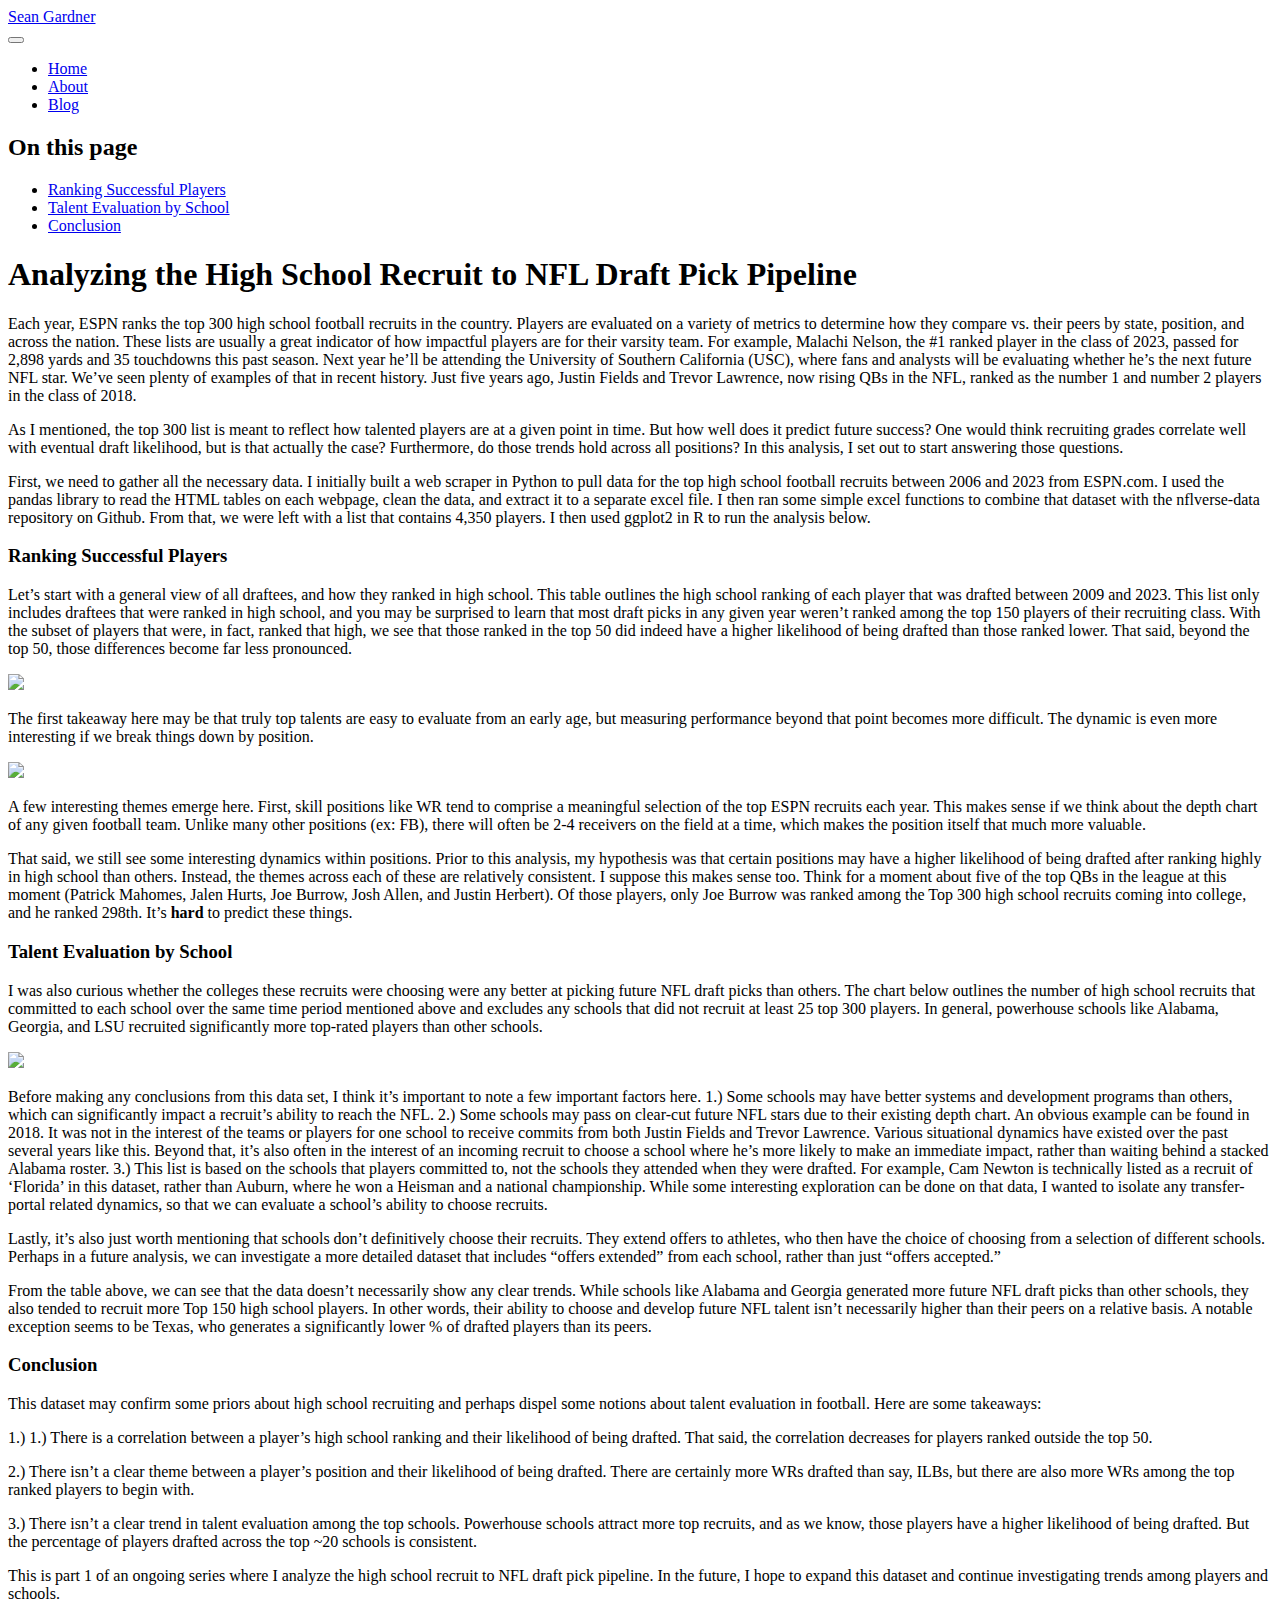
==== docs/posts/2023-09-22-High-School-Recruit-Analysis/index.html @ 153bf2e1 "Commit" ====
<!DOCTYPE html>
<html xmlns="http://www.w3.org/1999/xhtml" lang="en" xml:lang="en"><head>

<meta charset="utf-8">
<meta name="generator" content="quarto-1.3.450">

<meta name="viewport" content="width=device-width, initial-scale=1.0, user-scalable=yes">


<title>Sean Gardner - Analyzing the High School Recruit to NFL Draft Pick Pipeline</title>
<style>
code{white-space: pre-wrap;}
span.smallcaps{font-variant: small-caps;}
div.columns{display: flex; gap: min(4vw, 1.5em);}
div.column{flex: auto; overflow-x: auto;}
div.hanging-indent{margin-left: 1.5em; text-indent: -1.5em;}
ul.task-list{list-style: none;}
ul.task-list li input[type="checkbox"] {
  width: 0.8em;
  margin: 0 0.8em 0.2em -1em; /* quarto-specific, see https://github.com/quarto-dev/quarto-cli/issues/4556 */ 
  vertical-align: middle;
}
</style>


<script src="../../site_libs/quarto-nav/quarto-nav.js"></script>
<script src="../../site_libs/quarto-nav/headroom.min.js"></script>
<script src="../../site_libs/clipboard/clipboard.min.js"></script>
<script src="../../site_libs/quarto-search/autocomplete.umd.js"></script>
<script src="../../site_libs/quarto-search/fuse.min.js"></script>
<script src="../../site_libs/quarto-search/quarto-search.js"></script>
<meta name="quarto:offset" content="../../">
<script src="../../site_libs/quarto-html/quarto.js"></script>
<script src="../../site_libs/quarto-html/popper.min.js"></script>
<script src="../../site_libs/quarto-html/tippy.umd.min.js"></script>
<script src="../../site_libs/quarto-html/anchor.min.js"></script>
<link href="../../site_libs/quarto-html/tippy.css" rel="stylesheet">
<link href="../../site_libs/quarto-html/quarto-syntax-highlighting.css" rel="stylesheet" id="quarto-text-highlighting-styles">
<script src="../../site_libs/bootstrap/bootstrap.min.js"></script>
<link href="../../site_libs/bootstrap/bootstrap-icons.css" rel="stylesheet">
<link href="../../site_libs/bootstrap/bootstrap.min.css" rel="stylesheet" id="quarto-bootstrap" data-mode="light">
<script id="quarto-search-options" type="application/json">{
  "location": "navbar",
  "copy-button": false,
  "collapse-after": 3,
  "panel-placement": "end",
  "type": "overlay",
  "limit": 20,
  "language": {
    "search-no-results-text": "No results",
    "search-matching-documents-text": "matching documents",
    "search-copy-link-title": "Copy link to search",
    "search-hide-matches-text": "Hide additional matches",
    "search-more-match-text": "more match in this document",
    "search-more-matches-text": "more matches in this document",
    "search-clear-button-title": "Clear",
    "search-detached-cancel-button-title": "Cancel",
    "search-submit-button-title": "Submit",
    "search-label": "Search"
  }
}</script>
<script async="" src="https://www.googletagmanager.com/gtag/js?id=G-E5T5MLDTMN"></script>

<script type="text/javascript">

window.dataLayer = window.dataLayer || [];
function gtag(){dataLayer.push(arguments);}
gtag('js', new Date());
gtag('config', 'G-E5T5MLDTMN', { 'anonymize_ip': true});
</script>


<link rel="stylesheet" href="../../styles.css">
</head>

<body class="nav-fixed">

<div id="quarto-search-results"></div>
  <header id="quarto-header" class="headroom fixed-top">
    <nav class="navbar navbar-expand-lg navbar-dark ">
      <div class="navbar-container container-fluid">
      <div class="navbar-brand-container">
    <a class="navbar-brand" href="../../index.html">
    <span class="navbar-title">Sean Gardner</span>
    </a>
  </div>
            <div id="quarto-search" class="" title="Search"></div>
          <button class="navbar-toggler" type="button" data-bs-toggle="collapse" data-bs-target="#navbarCollapse" aria-controls="navbarCollapse" aria-expanded="false" aria-label="Toggle navigation" onclick="if (window.quartoToggleHeadroom) { window.quartoToggleHeadroom(); }">
  <span class="navbar-toggler-icon"></span>
</button>
          <div class="collapse navbar-collapse" id="navbarCollapse">
            <ul class="navbar-nav navbar-nav-scroll me-auto">
  <li class="nav-item">
    <a class="nav-link" href="../../index.html" rel="" target="">
 <span class="menu-text">Home</span></a>
  </li>  
  <li class="nav-item">
    <a class="nav-link" href="../../about.html" rel="" target="">
 <span class="menu-text">About</span></a>
  </li>  
  <li class="nav-item">
    <a class="nav-link" href="../../posts.html" rel="" target="">
 <span class="menu-text">Blog</span></a>
  </li>  
</ul>
            <div class="quarto-navbar-tools ms-auto">
</div>
          </div> <!-- /navcollapse -->
      </div> <!-- /container-fluid -->
    </nav>
</header>
<!-- content -->
<div id="quarto-content" class="quarto-container page-columns page-rows-contents page-layout-full page-navbar">
<!-- sidebar -->
<!-- margin-sidebar -->
    <div id="quarto-margin-sidebar" class="sidebar margin-sidebar">
        <nav id="TOC" role="doc-toc" class="toc-active">
    <h2 id="toc-title">On this page</h2>
   
  <ul>
  <li><a href="#ranking-successful-players" id="toc-ranking-successful-players" class="nav-link active" data-scroll-target="#ranking-successful-players">Ranking Successful Players</a></li>
  <li><a href="#talent-evaluation-by-school" id="toc-talent-evaluation-by-school" class="nav-link" data-scroll-target="#talent-evaluation-by-school">Talent Evaluation by School</a></li>
  <li><a href="#conclusion" id="toc-conclusion" class="nav-link" data-scroll-target="#conclusion">Conclusion</a></li>
  </ul>
</nav>
    </div>
<!-- main -->
<main class="content column-page-left" id="quarto-document-content">

<header id="title-block-header" class="quarto-title-block default">
<div class="quarto-title">
<h1 class="title">Analyzing the High School Recruit to NFL Draft Pick Pipeline</h1>
</div>



<div class="quarto-title-meta">

    
  
    
  </div>
  

</header>

<p>Each year, ESPN ranks the top 300 high school football recruits in the country. Players are evaluated on a variety of metrics to determine how they compare vs.&nbsp;their peers by state, position, and across the nation. These lists are usually a great indicator of how impactful players are for their varsity team. For example, Malachi Nelson, the #1 ranked player in the class of 2023, passed for 2,898 yards and 35 touchdowns this past season. Next year he’ll be attending the University of Southern California (USC), where fans and analysts will be evaluating whether he’s the next future NFL star. We’ve seen plenty of examples of that in recent history. Just five years ago, Justin Fields and Trevor Lawrence, now rising QBs in the NFL, ranked as the number 1 and number 2 players in the class of 2018.</p>
<p>As I mentioned, the top 300 list is meant to reflect how talented players are at a given point in time. But how well does it predict future success? One would think recruiting grades correlate well with eventual draft likelihood, but is that actually the case? Furthermore, do those trends hold across all positions? In this analysis, I set out to start answering those questions.</p>
<p>First, we need to gather all the necessary data. I initially built a web scraper in Python to pull data for the top high school football recruits between 2006 and 2023 from ESPN.com. I used the pandas library to read the HTML tables on each webpage, clean the data, and extract it to a separate excel file. I then ran some simple excel functions to combine that dataset with the nflverse-data repository on Github. From that, we were left with a list that contains 4,350 players. I then used ggplot2 in R to run the analysis below.</p>
<section id="ranking-successful-players" class="level3">
<h3 class="anchored" data-anchor-id="ranking-successful-players">Ranking Successful Players</h3>
<p>Let’s start with a general view of all draftees, and how they ranked in high school. This table outlines the high school ranking of each player that was drafted between 2009 and 2023. This list only includes draftees that were ranked in high school, and you may be surprised to learn that most draft picks in any given year weren’t ranked among the top 150 players of their recruiting class. With the subset of players that were, in fact, ranked that high, we see that those ranked in the top 50 did indeed have a higher likelihood of being drafted than those ranked lower. That said, beyond the top 50, those differences become far less pronounced.</p>
<p><img src="images/image-578948566.png" class="img-fluid"></p>
<p>The first takeaway here may be that truly top talents are easy to evaluate from an early age, but measuring performance beyond that point becomes more difficult. The dynamic is even more interesting if we break things down by position.</p>
<p><img src="images/image-582781256.png" class="img-fluid"></p>
<p>A few interesting themes emerge here. First, skill positions like WR tend to comprise a meaningful selection of the top ESPN recruits each year. This makes sense if we think about the depth chart of any given football team. Unlike many other positions (ex: FB), there will often be 2-4 receivers on the field at a time, which makes the position itself that much more valuable.</p>
<p>That said, we still see some interesting dynamics within positions. Prior to this analysis, my hypothesis was that certain positions may have a higher likelihood of being drafted after ranking highly in high school than others. Instead, the themes across each of these are relatively consistent. I suppose this makes sense too. Think for a moment about five of the top QBs in the league at this moment (Patrick Mahomes, Jalen Hurts, Joe Burrow, Josh Allen, and Justin Herbert). Of those players, only Joe Burrow was ranked among the Top 300 high school recruits coming into college, and he ranked 298th. It’s <strong>hard</strong> to predict these things.</p>
</section>
<section id="talent-evaluation-by-school" class="level3">
<h3 class="anchored" data-anchor-id="talent-evaluation-by-school">Talent Evaluation by School</h3>
<p>I was also curious whether the colleges these recruits were choosing were any better at picking future NFL draft picks than others. The chart below outlines the number of high school recruits that committed to each school over the same time period mentioned above and excludes any schools that did not recruit at least 25 top 300 players. In general, powerhouse schools like Alabama, Georgia, and LSU recruited significantly more top-rated players than other schools.</p>
<p><img src="images/image-701040467.png" class="img-fluid"></p>
<p>Before making any conclusions from this data set, I think it’s important to note a few important factors here. 1.) Some schools may have better systems and development programs than others, which can significantly impact a recruit’s ability to reach the NFL. 2.) Some schools may pass on clear-cut future NFL stars due to their existing depth chart. An obvious example can be found in 2018. It was not in the interest of the teams or players for one school to receive commits from both Justin Fields and Trevor Lawrence. Various situational dynamics have existed over the past several years like this. Beyond that, it’s also often in the interest of an incoming recruit to choose a school where he’s more likely to make an immediate impact, rather than waiting behind a stacked Alabama roster. 3.) This list is based on the schools that players committed to, not the schools they attended when they were drafted. For example, Cam Newton is technically listed as a recruit of ‘Florida’ in this dataset, rather than Auburn, where he won a Heisman and a national championship. While some interesting exploration can be done on that data, I wanted to isolate any transfer-portal related dynamics, so that we can evaluate a school’s ability to choose recruits.</p>
<p>Lastly, it’s also just worth mentioning that schools don’t definitively choose their recruits. They extend offers to athletes, who then have the choice of choosing from a selection of different schools. Perhaps in a future analysis, we can investigate a more detailed dataset that includes “offers extended” from each school, rather than just “offers accepted.”</p>
<p>From the table above, we can see that the data doesn’t necessarily show any clear trends. While schools like Alabama and Georgia generated more future NFL draft picks than other schools, they also tended to recruit more Top 150 high school players. In other words, their ability to choose and develop future NFL talent isn’t necessarily higher than their peers on a relative basis. A notable exception seems to be Texas, who generates a significantly lower % of drafted players than its peers.</p>
</section>
<section id="conclusion" class="level3">
<h3 class="anchored" data-anchor-id="conclusion">Conclusion</h3>
<p>This dataset may confirm some priors about high school recruiting and perhaps dispel some notions about talent evaluation in football. Here are some takeaways:</p>
<p>1.) 1.) There is a correlation between a player’s high school ranking and their likelihood of being drafted. That said, the correlation decreases for players ranked outside the top 50.</p>
<p>2.) There isn’t a clear theme between a player’s position and their likelihood of being drafted. There are certainly more WRs drafted than say, ILBs, but there are also more WRs among the top ranked players to begin with.</p>
<p>3.) There isn’t a clear trend in talent evaluation among the top schools. Powerhouse schools attract more top recruits, and as we know, those players have a higher likelihood of being drafted. But the percentage of players drafted across the top ~20 schools is consistent.</p>
<p>This is part 1 of an ongoing series where I analyze the high school recruit to NFL draft pick pipeline. In the future, I hope to expand this dataset and continue investigating trends among players and schools.</p>


</section>

</main> <!-- /main -->
<script id="quarto-html-after-body" type="application/javascript">
window.document.addEventListener("DOMContentLoaded", function (event) {
  const toggleBodyColorMode = (bsSheetEl) => {
    const mode = bsSheetEl.getAttribute("data-mode");
    const bodyEl = window.document.querySelector("body");
    if (mode === "dark") {
      bodyEl.classList.add("quarto-dark");
      bodyEl.classList.remove("quarto-light");
    } else {
      bodyEl.classList.add("quarto-light");
      bodyEl.classList.remove("quarto-dark");
    }
  }
  const toggleBodyColorPrimary = () => {
    const bsSheetEl = window.document.querySelector("link#quarto-bootstrap");
    if (bsSheetEl) {
      toggleBodyColorMode(bsSheetEl);
    }
  }
  toggleBodyColorPrimary();  
  const icon = "";
  const anchorJS = new window.AnchorJS();
  anchorJS.options = {
    placement: 'right',
    icon: icon
  };
  anchorJS.add('.anchored');
  const isCodeAnnotation = (el) => {
    for (const clz of el.classList) {
      if (clz.startsWith('code-annotation-')) {                     
        return true;
      }
    }
    return false;
  }
  const clipboard = new window.ClipboardJS('.code-copy-button', {
    text: function(trigger) {
      const codeEl = trigger.previousElementSibling.cloneNode(true);
      for (const childEl of codeEl.children) {
        if (isCodeAnnotation(childEl)) {
          childEl.remove();
        }
      }
      return codeEl.innerText;
    }
  });
  clipboard.on('success', function(e) {
    // button target
    const button = e.trigger;
    // don't keep focus
    button.blur();
    // flash "checked"
    button.classList.add('code-copy-button-checked');
    var currentTitle = button.getAttribute("title");
    button.setAttribute("title", "Copied!");
    let tooltip;
    if (window.bootstrap) {
      button.setAttribute("data-bs-toggle", "tooltip");
      button.setAttribute("data-bs-placement", "left");
      button.setAttribute("data-bs-title", "Copied!");
      tooltip = new bootstrap.Tooltip(button, 
        { trigger: "manual", 
          customClass: "code-copy-button-tooltip",
          offset: [0, -8]});
      tooltip.show();    
    }
    setTimeout(function() {
      if (tooltip) {
        tooltip.hide();
        button.removeAttribute("data-bs-title");
        button.removeAttribute("data-bs-toggle");
        button.removeAttribute("data-bs-placement");
      }
      button.setAttribute("title", currentTitle);
      button.classList.remove('code-copy-button-checked');
    }, 1000);
    // clear code selection
    e.clearSelection();
  });
  function tippyHover(el, contentFn) {
    const config = {
      allowHTML: true,
      content: contentFn,
      maxWidth: 500,
      delay: 100,
      arrow: false,
      appendTo: function(el) {
          return el.parentElement;
      },
      interactive: true,
      interactiveBorder: 10,
      theme: 'quarto',
      placement: 'bottom-start'
    };
    window.tippy(el, config); 
  }
  const noterefs = window.document.querySelectorAll('a[role="doc-noteref"]');
  for (var i=0; i<noterefs.length; i++) {
    const ref = noterefs[i];
    tippyHover(ref, function() {
      // use id or data attribute instead here
      let href = ref.getAttribute('data-footnote-href') || ref.getAttribute('href');
      try { href = new URL(href).hash; } catch {}
      const id = href.replace(/^#\/?/, "");
      const note = window.document.getElementById(id);
      return note.innerHTML;
    });
  }
      let selectedAnnoteEl;
      const selectorForAnnotation = ( cell, annotation) => {
        let cellAttr = 'data-code-cell="' + cell + '"';
        let lineAttr = 'data-code-annotation="' +  annotation + '"';
        const selector = 'span[' + cellAttr + '][' + lineAttr + ']';
        return selector;
      }
      const selectCodeLines = (annoteEl) => {
        const doc = window.document;
        const targetCell = annoteEl.getAttribute("data-target-cell");
        const targetAnnotation = annoteEl.getAttribute("data-target-annotation");
        const annoteSpan = window.document.querySelector(selectorForAnnotation(targetCell, targetAnnotation));
        const lines = annoteSpan.getAttribute("data-code-lines").split(",");
        const lineIds = lines.map((line) => {
          return targetCell + "-" + line;
        })
        let top = null;
        let height = null;
        let parent = null;
        if (lineIds.length > 0) {
            //compute the position of the single el (top and bottom and make a div)
            const el = window.document.getElementById(lineIds[0]);
            top = el.offsetTop;
            height = el.offsetHeight;
            parent = el.parentElement.parentElement;
          if (lineIds.length > 1) {
            const lastEl = window.document.getElementById(lineIds[lineIds.length - 1]);
            const bottom = lastEl.offsetTop + lastEl.offsetHeight;
            height = bottom - top;
          }
          if (top !== null && height !== null && parent !== null) {
            // cook up a div (if necessary) and position it 
            let div = window.document.getElementById("code-annotation-line-highlight");
            if (div === null) {
              div = window.document.createElement("div");
              div.setAttribute("id", "code-annotation-line-highlight");
              div.style.position = 'absolute';
              parent.appendChild(div);
            }
            div.style.top = top - 2 + "px";
            div.style.height = height + 4 + "px";
            let gutterDiv = window.document.getElementById("code-annotation-line-highlight-gutter");
            if (gutterDiv === null) {
              gutterDiv = window.document.createElement("div");
              gutterDiv.setAttribute("id", "code-annotation-line-highlight-gutter");
              gutterDiv.style.position = 'absolute';
              const codeCell = window.document.getElementById(targetCell);
              const gutter = codeCell.querySelector('.code-annotation-gutter');
              gutter.appendChild(gutterDiv);
            }
            gutterDiv.style.top = top - 2 + "px";
            gutterDiv.style.height = height + 4 + "px";
          }
          selectedAnnoteEl = annoteEl;
        }
      };
      const unselectCodeLines = () => {
        const elementsIds = ["code-annotation-line-highlight", "code-annotation-line-highlight-gutter"];
        elementsIds.forEach((elId) => {
          const div = window.document.getElementById(elId);
          if (div) {
            div.remove();
          }
        });
        selectedAnnoteEl = undefined;
      };
      // Attach click handler to the DT
      const annoteDls = window.document.querySelectorAll('dt[data-target-cell]');
      for (const annoteDlNode of annoteDls) {
        annoteDlNode.addEventListener('click', (event) => {
          const clickedEl = event.target;
          if (clickedEl !== selectedAnnoteEl) {
            unselectCodeLines();
            const activeEl = window.document.querySelector('dt[data-target-cell].code-annotation-active');
            if (activeEl) {
              activeEl.classList.remove('code-annotation-active');
            }
            selectCodeLines(clickedEl);
            clickedEl.classList.add('code-annotation-active');
          } else {
            // Unselect the line
            unselectCodeLines();
            clickedEl.classList.remove('code-annotation-active');
          }
        });
      }
  const findCites = (el) => {
    const parentEl = el.parentElement;
    if (parentEl) {
      const cites = parentEl.dataset.cites;
      if (cites) {
        return {
          el,
          cites: cites.split(' ')
        };
      } else {
        return findCites(el.parentElement)
      }
    } else {
      return undefined;
    }
  };
  var bibliorefs = window.document.querySelectorAll('a[role="doc-biblioref"]');
  for (var i=0; i<bibliorefs.length; i++) {
    const ref = bibliorefs[i];
    const citeInfo = findCites(ref);
    if (citeInfo) {
      tippyHover(citeInfo.el, function() {
        var popup = window.document.createElement('div');
        citeInfo.cites.forEach(function(cite) {
          var citeDiv = window.document.createElement('div');
          citeDiv.classList.add('hanging-indent');
          citeDiv.classList.add('csl-entry');
          var biblioDiv = window.document.getElementById('ref-' + cite);
          if (biblioDiv) {
            citeDiv.innerHTML = biblioDiv.innerHTML;
          }
          popup.appendChild(citeDiv);
        });
        return popup.innerHTML;
      });
    }
  }
});
</script>
</div> <!-- /content -->



</body></html>
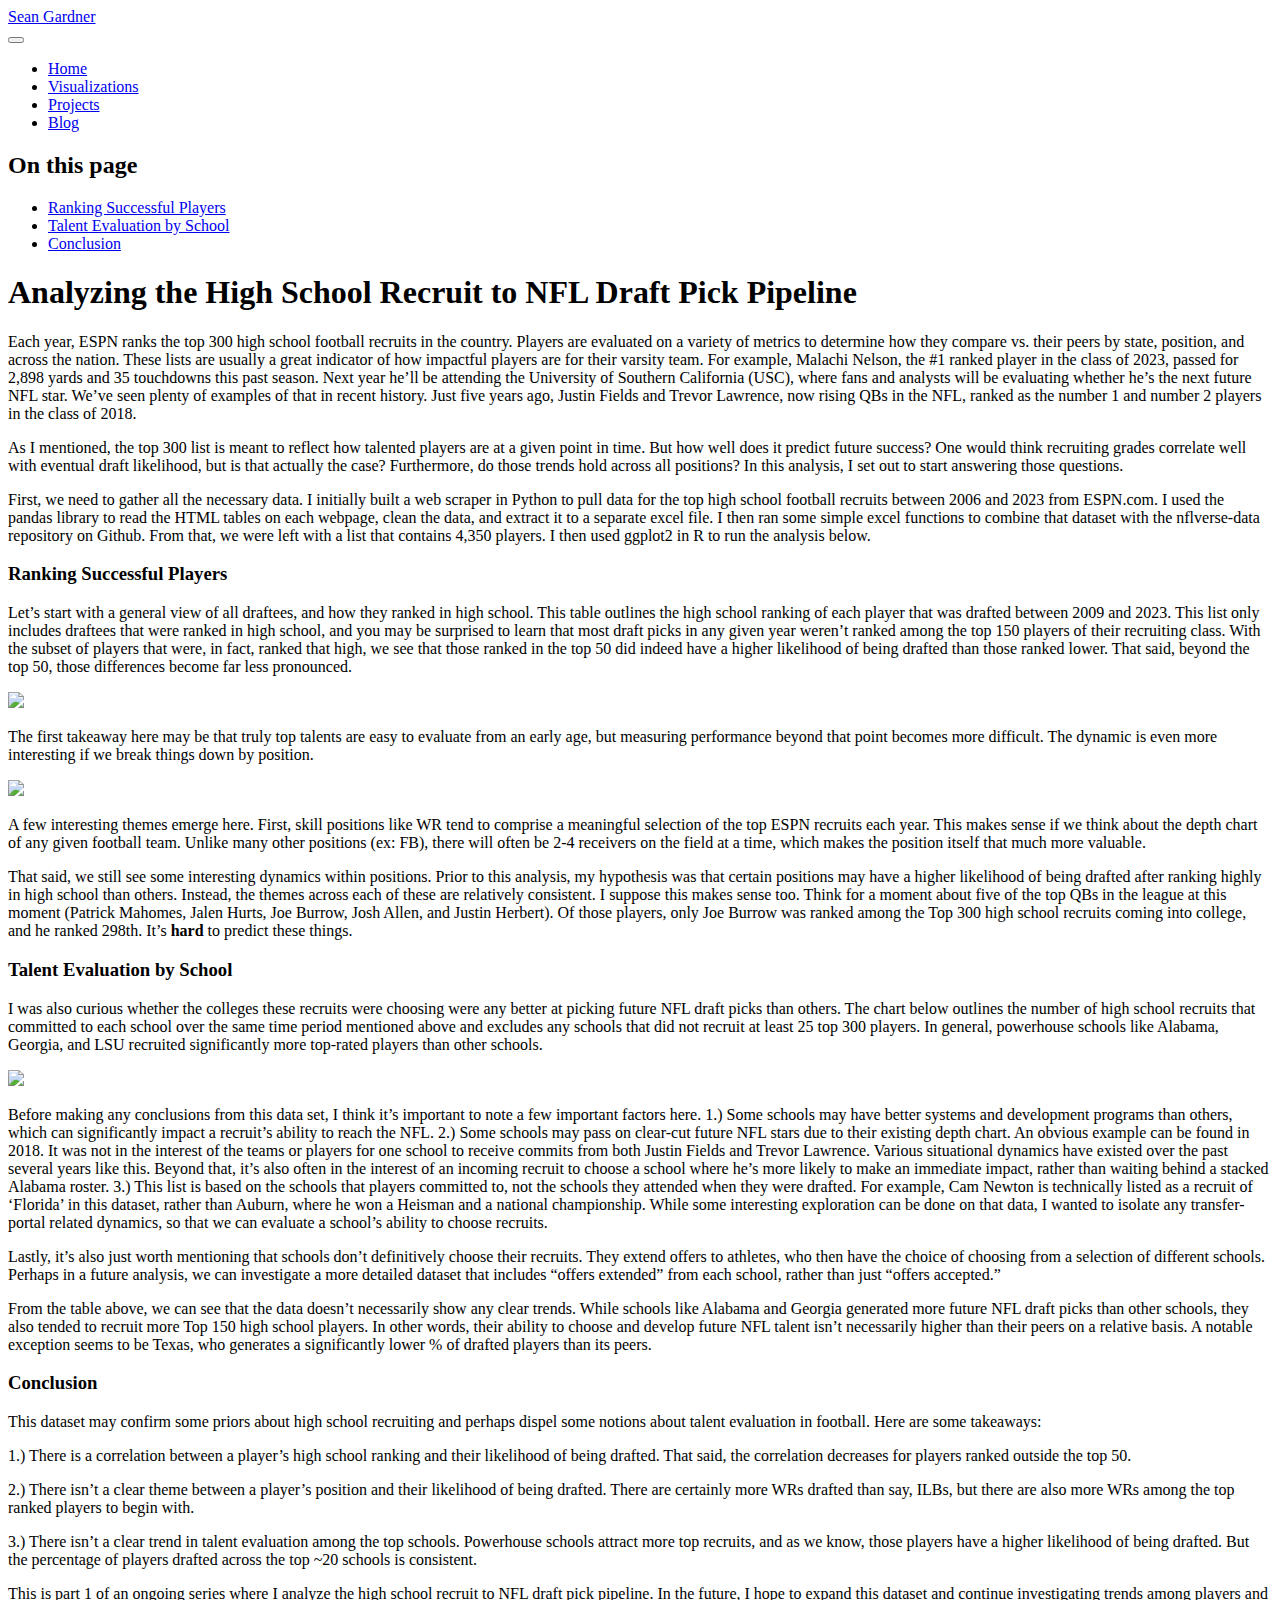
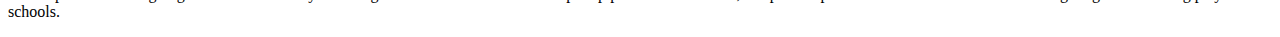
==== commit fc452caa: "Commit" ====
--- a/docs/posts/2023-09-22-High-School-Recruit-Analysis/index.html
+++ b/docs/posts/2023-09-22-High-School-Recruit-Analysis/index.html
@@ -70,7 +70,10 @@
 </script>
 
 
-<link rel="stylesheet" href="../../styles.css">
+<meta name="twitter:title" content="Sean Gardner - Analyzing the High School Recruit to NFL Draft Pick Pipeline">
+<meta name="twitter:description" content="">
+<meta name="twitter:image" content="images/image-578948566.png">
+<meta name="twitter:card" content="summary_large_image">
 </head>
 
 <body class="nav-fixed">
@@ -95,8 +98,12 @@
  <span class="menu-text">Home</span></a>
   </li>  
   <li class="nav-item">
-    <a class="nav-link" href="../../about.html" rel="" target="">
- <span class="menu-text">About</span></a>
+    <a class="nav-link" href="../../Visualizations.html" rel="" target="">
+ <span class="menu-text">Visualizations</span></a>
+  </li>  
+  <li class="nav-item">
+    <a class="nav-link" href="../../Projects.html" rel="" target="">
+ <span class="menu-text">Projects</span></a>
   </li>  
   <li class="nav-item">
     <a class="nav-link" href="../../posts.html" rel="" target="">
@@ -167,7 +174,7 @@
 <section id="conclusion" class="level3">
 <h3 class="anchored" data-anchor-id="conclusion">Conclusion</h3>
 <p>This dataset may confirm some priors about high school recruiting and perhaps dispel some notions about talent evaluation in football. Here are some takeaways:</p>
-<p>1.) 1.) There is a correlation between a player’s high school ranking and their likelihood of being drafted. That said, the correlation decreases for players ranked outside the top 50.</p>
+<p>1.) There is a correlation between a player’s high school ranking and their likelihood of being drafted. That said, the correlation decreases for players ranked outside the top 50.</p>
 <p>2.) There isn’t a clear theme between a player’s position and their likelihood of being drafted. There are certainly more WRs drafted than say, ILBs, but there are also more WRs among the top ranked players to begin with.</p>
 <p>3.) There isn’t a clear trend in talent evaluation among the top schools. Powerhouse schools attract more top recruits, and as we know, those players have a higher likelihood of being drafted. But the percentage of players drafted across the top ~20 schools is consistent.</p>
 <p>This is part 1 of an ongoing series where I analyze the high school recruit to NFL draft pick pipeline. In the future, I hope to expand this dataset and continue investigating trends among players and schools.</p>
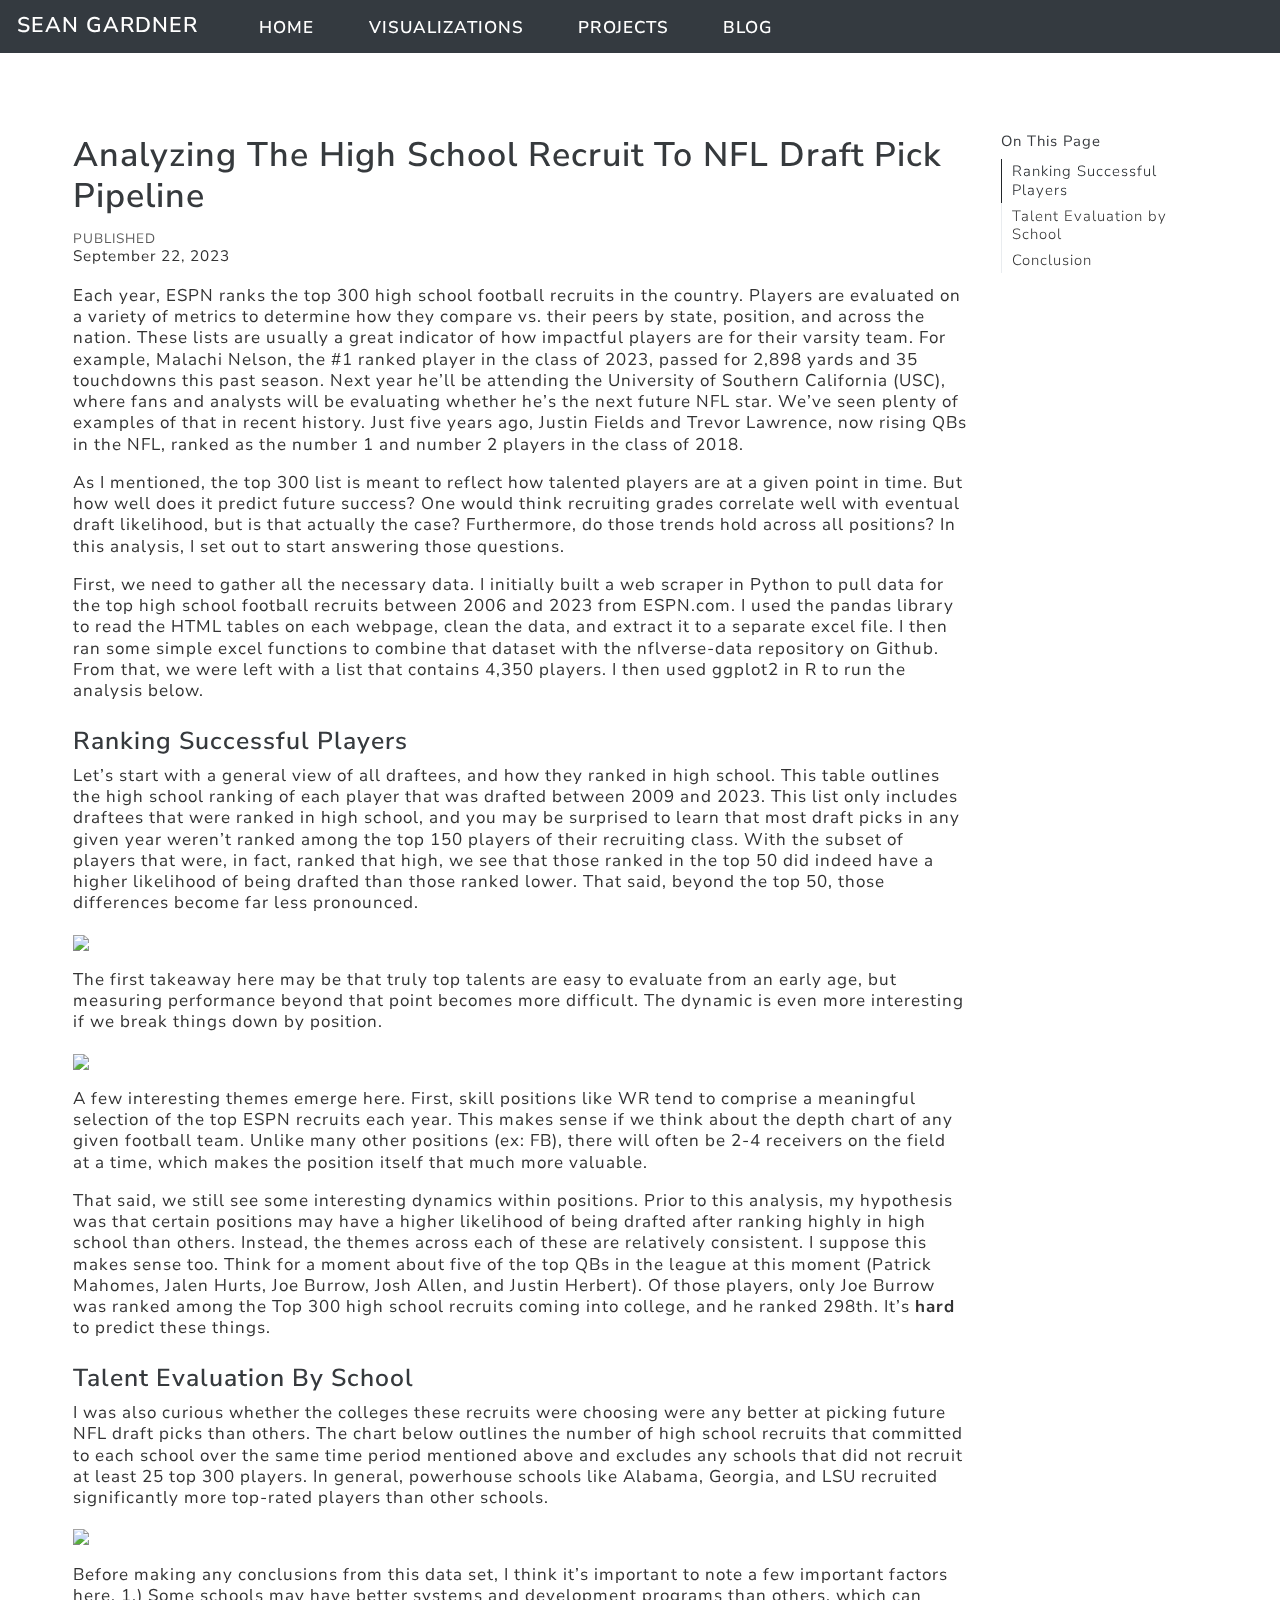
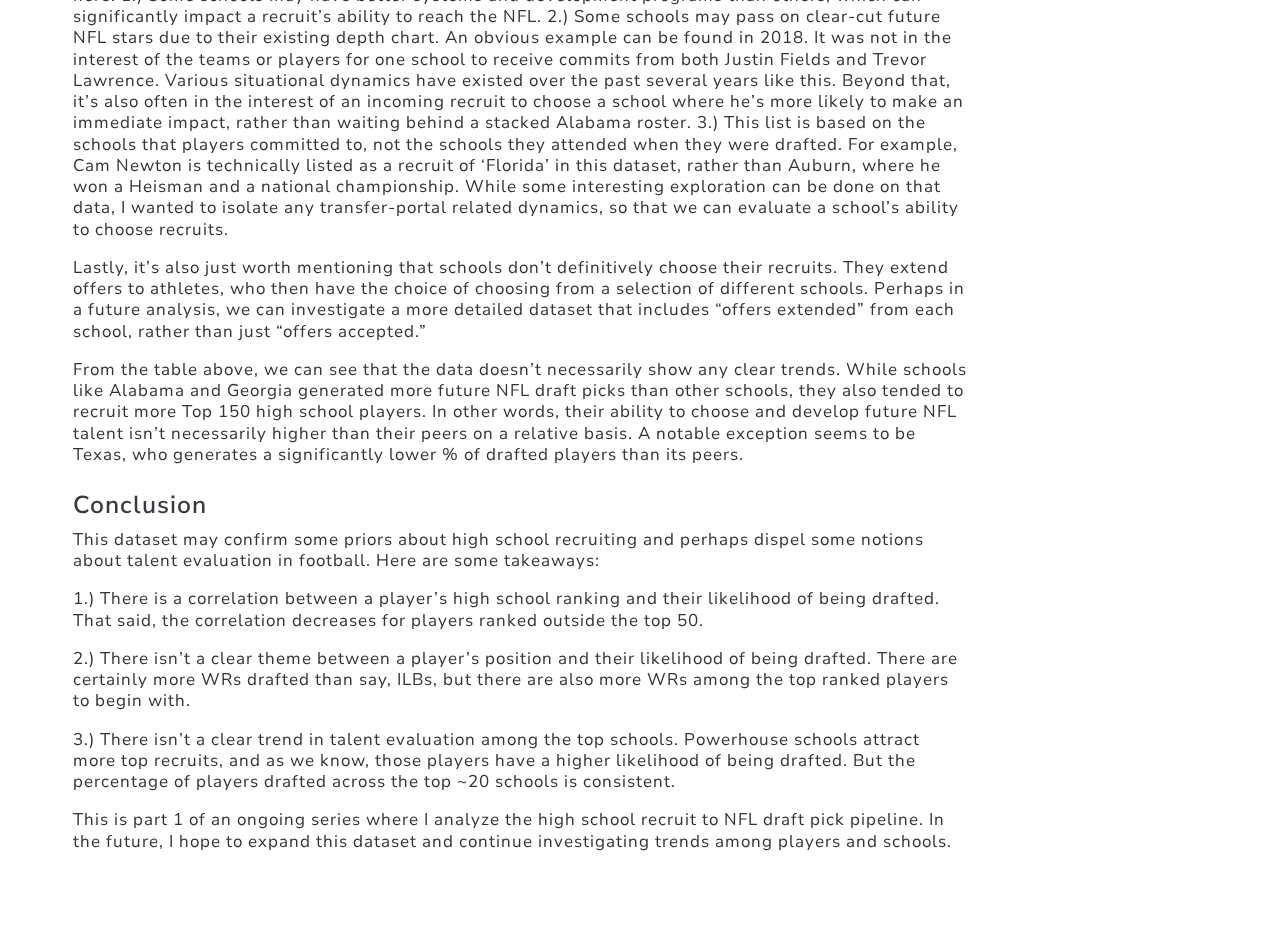
==== commit bff589dc: "updates" ====
--- a/docs/posts/2023-09-22-High-School-Recruit-Analysis/index.html
+++ b/docs/posts/2023-09-22-High-School-Recruit-Analysis/index.html
@@ -6,6 +6,7 @@
 
 <meta name="viewport" content="width=device-width, initial-scale=1.0, user-scalable=yes">
 
+<meta name="dcterms.date" content="2023-09-22">
 
 <title>Sean Gardner - Analyzing the High School Recruit to NFL Draft Pick Pipeline</title>
 <style>
@@ -144,6 +145,12 @@
 <div class="quarto-title-meta">
 
     
+    <div>
+    <div class="quarto-title-meta-heading">Published</div>
+    <div class="quarto-title-meta-contents">
+      <p class="date">September 22, 2023</p>
+    </div>
+  </div>
   
     
   </div>
